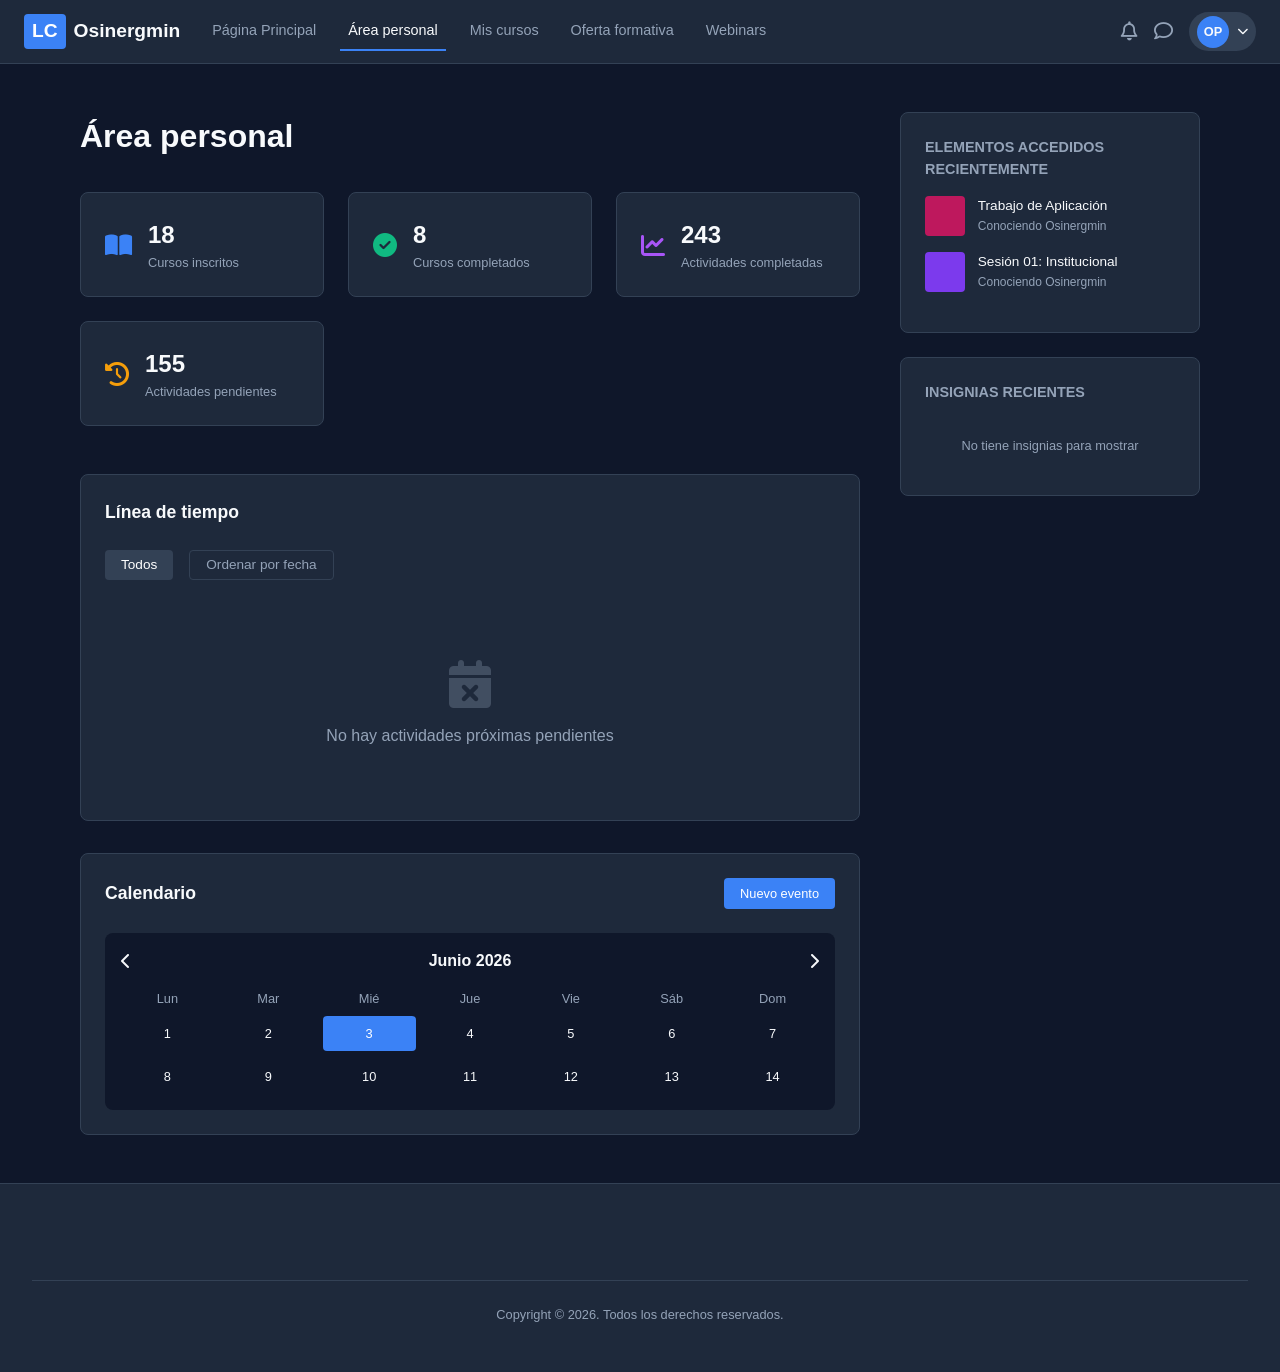
==== area-personal.html @ a52f553d "Initial commit - mockup gobdat" ====
<!DOCTYPE html>
<html lang="es">
<head>
    <meta charset="UTF-8">
    <meta name="viewport" content="width=device-width, initial-scale=1.0">
    <title>Área Personal - Osinergmin Mockup</title>
    <link rel="stylesheet" href="css/styles.css">
    <link rel="stylesheet" href="https://cdnjs.cloudflare.com/ajax/libs/font-awesome/6.4.0/css/all.min.css">
</head>
<body>
    <header class="header">
        <div class="header-left">
            <div class="logo">
                <span class="lc-box">LC</span>
                <span>Osinergmin</span>
            </div>
            <nav class="nav-menu">
                <a href="index.html" class="nav-item">Página Principal</a>
                <a href="area-personal.html" class="nav-item active">Área personal</a>
                <a href="mis-cursos.html" class="nav-item">Mis cursos</a>
                <a href="#" class="nav-item">Oferta formativa</a>
                <a href="#" class="nav-item">Webinars</a>
            </nav>
        </div>
        <div class="header-right">
            <i class="fa-regular fa-bell icon-btn"></i>
            <i class="fa-regular fa-comment icon-btn"></i>
            <div class="user-profile">
                <div class="avatar">OP</div>
                <i class="fa-solid fa-chevron-down" style="font-size: 0.7rem;"></i>
            </div>
        </div>
    </header>

    <div class="main-wrapper" style="display: block;">
        <main class="content-area" style="margin-left: 0; padding: 3rem 5rem; display: grid; grid-template-columns: 1fr 300px; gap: 2.5rem;">
            <div>
                <h1 style="font-size: 2rem; margin-bottom: 2rem;">Área personal</h1>
                
                <div style="display: grid; grid-template-columns: repeat(auto-fit, minmax(200px, 1fr)); gap: 1.5rem; margin-bottom: 3rem;">
                    <!-- Stat 1 -->
                    <div style="background-color: var(--bg-header); padding: 1.5rem; border-radius: 8px; border: 1px solid var(--border-color); display: flex; align-items: center; gap: 1rem;">
                        <i class="fa-solid fa-book-open" style="font-size: 1.5rem; color: var(--accent-blue);"></i>
                        <div>
                            <p style="font-size: 1.5rem; font-weight: bold;">18</p>
                            <p style="font-size: 0.8rem; color: var(--text-secondary);">Cursos inscritos</p>
                        </div>
                    </div>
                    <!-- Stat 2 -->
                    <div style="background-color: var(--bg-header); padding: 1.5rem; border-radius: 8px; border: 1px solid var(--border-color); display: flex; align-items: center; gap: 1rem;">
                        <i class="fa-solid fa-circle-check" style="font-size: 1.5rem; color: var(--accent-green);"></i>
                        <div>
                            <p style="font-size: 1.5rem; font-weight: bold;">8</p>
                            <p style="font-size: 0.8rem; color: var(--text-secondary);">Cursos completados</p>
                        </div>
                    </div>
                    <!-- Stat 3 -->
                    <div style="background-color: var(--bg-header); padding: 1.5rem; border-radius: 8px; border: 1px solid var(--border-color); display: flex; align-items: center; gap: 1rem;">
                        <i class="fa-solid fa-chart-line" style="font-size: 1.5rem; color: #a855f7;"></i>
                        <div>
                            <p style="font-size: 1.5rem; font-weight: bold;">243</p>
                            <p style="font-size: 0.8rem; color: var(--text-secondary);">Actividades completadas</p>
                        </div>
                    </div>
                    <!-- Stat 4 -->
                    <div style="background-color: var(--bg-header); padding: 1.5rem; border-radius: 8px; border: 1px solid var(--border-color); display: flex; align-items: center; gap: 1rem;">
                        <i class="fa-solid fa-clock-rotate-left" style="font-size: 1.5rem; color: #f59e0b;"></i>
                        <div>
                            <p style="font-size: 1.5rem; font-weight: bold;">155</p>
                            <p style="font-size: 0.8rem; color: var(--text-secondary);">Actividades pendientes</p>
                        </div>
                    </div>
                </div>

                <div style="background-color: var(--bg-header); padding: 1.5rem; border-radius: 8px; border: 1px solid var(--border-color); margin-bottom: 2rem;">
                    <h3 style="font-size: 1.1rem; margin-bottom: 1.5rem;">Línea de tiempo</h3>
                    <div style="display: flex; gap: 1rem; margin-bottom: 2rem;">
                        <button style="background: #334155; border: none; color: white; padding: 0.4rem 1rem; border-radius: 4px; font-size: 0.85rem; cursor: pointer;">Todos</button>
                        <button style="background: transparent; border: 1px solid var(--border-color); color: var(--text-secondary); padding: 0.4rem 1rem; border-radius: 4px; font-size: 0.85rem; cursor: pointer;">Ordenar por fecha</button>
                    </div>
                    <div style="text-align: center; padding: 3rem; color: var(--text-secondary);">
                        <i class="fa-solid fa-calendar-xmark" style="font-size: 3rem; margin-bottom: 1rem; opacity: 0.3;"></i>
                        <p>No hay actividades próximas pendientes</p>
                    </div>
                </div>

                <div style="background-color: var(--bg-header); padding: 1.5rem; border-radius: 8px; border: 1px solid var(--border-color);">
                    <div style="display: flex; justify-content: space-between; align-items: center; margin-bottom: 1.5rem;">
                        <h3 style="font-size: 1.1rem;">Calendario</h3>
                        <button class="btn-primary" style="font-size: 0.8rem;">Nuevo evento</button>
                    </div>
                    <!-- Simplified Calendar Mockup -->
                    <div style="background: var(--bg-main); border-radius: 8px; padding: 1rem;">
                        <div style="display: flex; justify-content: space-between; align-items: center; margin-bottom: 1rem;">
                            <i class="fa-solid fa-chevron-left"></i>
                            <span style="font-weight: bold;">Junio 2026</span>
                            <i class="fa-solid fa-chevron-right"></i>
                        </div>
                        <div style="display: grid; grid-template-columns: repeat(7, 1fr); gap: 0.5rem; text-align: center; font-size: 0.8rem;">
                            <div style="color: var(--text-secondary);">Lun</div>
                            <div style="color: var(--text-secondary);">Mar</div>
                            <div style="color: var(--text-secondary);">Mié</div>
                            <div style="color: var(--text-secondary);">Jue</div>
                            <div style="color: var(--text-secondary);">Vie</div>
                            <div style="color: var(--text-secondary);">Sáb</div>
                            <div style="color: var(--text-secondary);">Dom</div>
                            <!-- Days -->
                            <div style="padding: 0.5rem;">1</div><div style="padding: 0.5rem;">2</div><div style="padding: 0.5rem; background: var(--accent-blue); border-radius: 4px; color: white;">3</div><div style="padding: 0.5rem;">4</div><div style="padding: 0.5rem;">5</div><div style="padding: 0.5rem;">6</div><div style="padding: 0.5rem;">7</div>
                            <div style="padding: 0.5rem;">8</div><div style="padding: 0.5rem;">9</div><div style="padding: 0.5rem;">10</div><div style="padding: 0.5rem;">11</div><div style="padding: 0.5rem;">12</div><div style="padding: 0.5rem;">13</div><div style="padding: 0.5rem;">14</div>
                        </div>
                    </div>
                </div>
            </div>

            <aside>
                <div style="background-color: var(--bg-header); padding: 1.5rem; border-radius: 8px; border: 1px solid var(--border-color); margin-bottom: 1.5rem;">
                    <h4 style="font-size: 0.9rem; color: var(--text-secondary); margin-bottom: 1rem; text-transform: uppercase;">Elementos accedidos recientemente</h4>
                    <ul style="font-size: 0.85rem;">
                        <li style="margin-bottom: 1rem; display: flex; gap: 0.8rem;">
                            <div style="width: 40px; height: 40px; background: #be185d; border-radius: 4px; flex-shrink: 0;"></div>
                            <div>
                                <p style="font-weight: 500;">Trabajo de Aplicación</p>
                                <p style="font-size: 0.75rem; color: var(--text-secondary);">Conociendo Osinergmin</p>
                            </div>
                        </li>
                        <li style="margin-bottom: 1rem; display: flex; gap: 0.8rem;">
                            <div style="width: 40px; height: 40px; background: #7c3aed; border-radius: 4px; flex-shrink: 0;"></div>
                            <div>
                                <p style="font-weight: 500;">Sesión 01: Institucional</p>
                                <p style="font-size: 0.75rem; color: var(--text-secondary);">Conociendo Osinergmin</p>
                            </div>
                        </li>
                    </ul>
                </div>

                <div style="background-color: var(--bg-header); padding: 1.5rem; border-radius: 8px; border: 1px solid var(--border-color);">
                    <h4 style="font-size: 0.9rem; color: var(--text-secondary); margin-bottom: 1rem; text-transform: uppercase;">Insignias recientes</h4>
                    <div style="text-align: center; color: var(--text-secondary); font-size: 0.8rem; padding: 1rem;">
                        No tiene insignias para mostrar
                    </div>
                </div>
            </aside>
        </main>
    </div>

    <footer class="footer">
        <div class="footer-bottom">
            Copyright © 2026. Todos los derechos reservados.
        </div>
    </footer>

    <script src="js/script.js"></script>
</body>
</html>
---- css/styles.css ----
:root {
    --bg-main: #0f172a;
    --bg-header: #1e293b;
    --bg-sidebar: #1e293b;
    --text-primary: #f8fafc;
    --text-secondary: #94a3b8;
    --accent-blue: #3b82f6;
    --accent-green: #10b981;
    --border-color: #334155;
    --header-height: 64px;
    --sidebar-width: 280px;
}

* {
    margin: 0;
    padding: 0;
    box-sizing: border-box;
}

body {
    font-family: 'Segoe UI', Tahoma, Geneva, Verdana, sans-serif;
    background-color: var(--bg-main);
    color: var(--text-primary);
    line-height: 1.5;
    overflow-x: hidden;
}

a {
    text-decoration: none;
    color: inherit;
}

ul {
    list-style: none;
}

/* Header */
.header {
    height: var(--header-height);
    background-color: var(--bg-header);
    display: flex;
    align-items: center;
    justify-content: space-between;
    padding: 0 1.5rem;
    position: fixed;
    top: 0;
    left: 0;
    width: 100%;
    z-index: 1000;
    border-bottom: 1px solid var(--border-color);
}

.header-left {
    display: flex;
    align-items: center;
    gap: 1.5rem;
}

.logo {
    display: flex;
    align-items: center;
    gap: 0.5rem;
    font-weight: bold;
    font-size: 1.2rem;
}

.logo .lc-box {
    background-color: var(--accent-blue);
    color: white;
    padding: 0.2rem 0.5rem;
    border-radius: 4px;
}

.nav-menu {
    display: flex;
    gap: 1rem;
}

.nav-item {
    color: var(--text-secondary);
    font-size: 0.9rem;
    padding: 0.5rem;
    transition: color 0.3s;
    white-space: nowrap;
}

.nav-item:hover, .nav-item.active {
    color: var(--text-primary);
    border-bottom: 2px solid var(--accent-blue);
}

.header-right {
    display: flex;
    align-items: center;
    gap: 1rem;
}

.icon-btn {
    color: var(--text-secondary);
    cursor: pointer;
    font-size: 1.2rem;
}

.user-profile {
    display: flex;
    align-items: center;
    gap: 0.5rem;
    background-color: #334155;
    padding: 0.2rem 0.5rem;
    border-radius: 20px;
}

.avatar {
    width: 32px;
    height: 32px;
    background-color: var(--accent-blue);
    border-radius: 50%;
    display: flex;
    align-items: center;
    justify-content: center;
    font-weight: bold;
    font-size: 0.8rem;
}

/* Main Layout */
.main-wrapper {
    display: flex;
    margin-top: var(--header-height);
    min-height: calc(100vh - var(--header-height));
}

/* Sidebar */
.sidebar {
    width: var(--sidebar-width);
    background-color: var(--bg-sidebar);
    border-right: 1px solid var(--border-color);
    padding: 1rem;
    position: fixed;
    height: calc(100vh - var(--header-height));
    overflow-y: auto;
}

.content-area {
    flex: 1;
    margin-left: var(--sidebar-width);
    padding: 2rem;
    background-color: var(--bg-main);
}

/* Footer */
.footer {
    background-color: var(--bg-header);
    padding: 3rem 2rem;
    border-top: 1px solid var(--border-color);
    margin-top: auto;
}

.footer-content {
    max-width: 1200px;
    margin: 0 auto;
    display: grid;
    grid-template-columns: repeat(auto-fit, minmax(200px, 1fr));
    gap: 2rem;
}

.footer-section h4 {
    margin-bottom: 1rem;
    font-size: 1rem;
}

.footer-section ul li {
    margin-bottom: 0.5rem;
    color: var(--text-secondary);
    font-size: 0.9rem;
}

.footer-bottom {
    text-align: center;
    margin-top: 3rem;
    padding-top: 1.5rem;
    border-top: 1px solid var(--border-color);
    font-size: 0.8rem;
    color: var(--text-secondary);
}

/* Utils */
.btn-primary {
    background-color: var(--accent-blue);
    color: white;
    padding: 0.5rem 1rem;
    border-radius: 4px;
    border: none;
    cursor: pointer;
    font-weight: 500;
}

.progress-bar {
    width: 100%;
    height: 8px;
    background-color: #334155;
    border-radius: 4px;
    overflow: hidden;
}

.progress-fill {
    height: 100%;
    background-color: var(--accent-green);
}
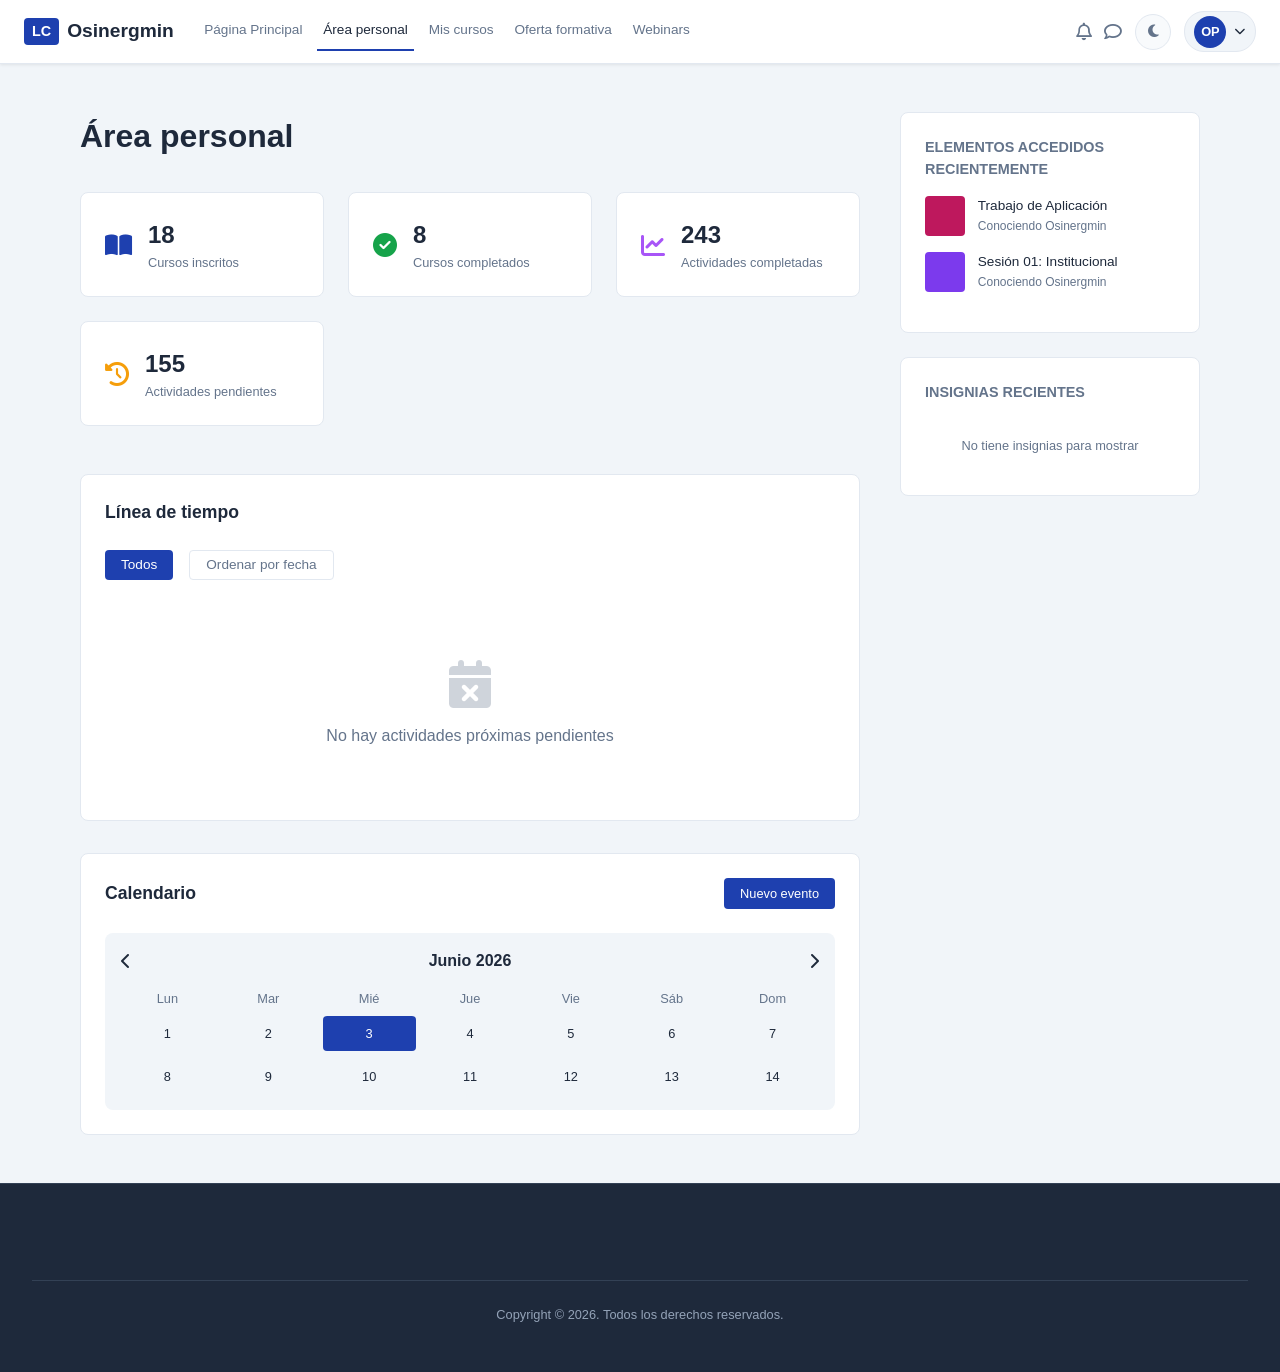
==== commit 5da471a0: "Actualizacion de roles y otros componentes del mockup" ====
--- a/area-personal.html
+++ b/area-personal.html
@@ -4,8 +4,10 @@
     <meta charset="UTF-8">
     <meta name="viewport" content="width=device-width, initial-scale=1.0">
     <title>Área Personal - Osinergmin Mockup</title>
+    <link rel="stylesheet" href="css/theme.css">
     <link rel="stylesheet" href="css/styles.css">
     <link rel="stylesheet" href="https://cdnjs.cloudflare.com/ajax/libs/font-awesome/6.4.0/css/all.min.css">
+    <script src="js/theme.js"></script>
 </head>
 <body>
     <header class="header">
@@ -25,6 +27,7 @@
         <div class="header-right">
             <i class="fa-regular fa-bell icon-btn"></i>
             <i class="fa-regular fa-comment icon-btn"></i>
+            <button id="theme-toggle" class="theme-toggle-btn" onclick="toggleTheme()"><i class="fa-solid fa-moon"></i></button>
             <div class="user-profile">
                 <div class="avatar">OP</div>
                 <i class="fa-solid fa-chevron-down" style="font-size: 0.7rem;"></i>
@@ -39,7 +42,7 @@
                 
                 <div style="display: grid; grid-template-columns: repeat(auto-fit, minmax(200px, 1fr)); gap: 1.5rem; margin-bottom: 3rem;">
                     <!-- Stat 1 -->
-                    <div style="background-color: var(--bg-header); padding: 1.5rem; border-radius: 8px; border: 1px solid var(--border-color); display: flex; align-items: center; gap: 1rem;">
+                    <div style="background-color: var(--bg-card); padding: 1.5rem; border-radius: 8px; border: 1px solid var(--border-color); display: flex; align-items: center; gap: 1rem;">
                         <i class="fa-solid fa-book-open" style="font-size: 1.5rem; color: var(--accent-blue);"></i>
                         <div>
                             <p style="font-size: 1.5rem; font-weight: bold;">18</p>
@@ -47,7 +50,7 @@
                         </div>
                     </div>
                     <!-- Stat 2 -->
-                    <div style="background-color: var(--bg-header); padding: 1.5rem; border-radius: 8px; border: 1px solid var(--border-color); display: flex; align-items: center; gap: 1rem;">
+                    <div style="background-color: var(--bg-card); padding: 1.5rem; border-radius: 8px; border: 1px solid var(--border-color); display: flex; align-items: center; gap: 1rem;">
                         <i class="fa-solid fa-circle-check" style="font-size: 1.5rem; color: var(--accent-green);"></i>
                         <div>
                             <p style="font-size: 1.5rem; font-weight: bold;">8</p>
@@ -55,7 +58,7 @@
                         </div>
                     </div>
                     <!-- Stat 3 -->
-                    <div style="background-color: var(--bg-header); padding: 1.5rem; border-radius: 8px; border: 1px solid var(--border-color); display: flex; align-items: center; gap: 1rem;">
+                    <div style="background-color: var(--bg-card); padding: 1.5rem; border-radius: 8px; border: 1px solid var(--border-color); display: flex; align-items: center; gap: 1rem;">
                         <i class="fa-solid fa-chart-line" style="font-size: 1.5rem; color: #a855f7;"></i>
                         <div>
                             <p style="font-size: 1.5rem; font-weight: bold;">243</p>
@@ -63,7 +66,7 @@
                         </div>
                     </div>
                     <!-- Stat 4 -->
-                    <div style="background-color: var(--bg-header); padding: 1.5rem; border-radius: 8px; border: 1px solid var(--border-color); display: flex; align-items: center; gap: 1rem;">
+                    <div style="background-color: var(--bg-card); padding: 1.5rem; border-radius: 8px; border: 1px solid var(--border-color); display: flex; align-items: center; gap: 1rem;">
                         <i class="fa-solid fa-clock-rotate-left" style="font-size: 1.5rem; color: #f59e0b;"></i>
                         <div>
                             <p style="font-size: 1.5rem; font-weight: bold;">155</p>
@@ -72,10 +75,10 @@
                     </div>
                 </div>
 
-                <div style="background-color: var(--bg-header); padding: 1.5rem; border-radius: 8px; border: 1px solid var(--border-color); margin-bottom: 2rem;">
+                <div style="background-color: var(--bg-card); padding: 1.5rem; border-radius: 8px; border: 1px solid var(--border-color); margin-bottom: 2rem;">
                     <h3 style="font-size: 1.1rem; margin-bottom: 1.5rem;">Línea de tiempo</h3>
                     <div style="display: flex; gap: 1rem; margin-bottom: 2rem;">
-                        <button style="background: #334155; border: none; color: white; padding: 0.4rem 1rem; border-radius: 4px; font-size: 0.85rem; cursor: pointer;">Todos</button>
+                        <button style="background: var(--accent-blue); color: white; border: none; padding: 0.4rem 1rem; border-radius: 4px; font-size: 0.85rem; cursor: pointer;">Todos</button>
                         <button style="background: transparent; border: 1px solid var(--border-color); color: var(--text-secondary); padding: 0.4rem 1rem; border-radius: 4px; font-size: 0.85rem; cursor: pointer;">Ordenar por fecha</button>
                     </div>
                     <div style="text-align: center; padding: 3rem; color: var(--text-secondary);">
@@ -84,7 +87,7 @@
                     </div>
                 </div>
 
-                <div style="background-color: var(--bg-header); padding: 1.5rem; border-radius: 8px; border: 1px solid var(--border-color);">
+                <div style="background-color: var(--bg-card); padding: 1.5rem; border-radius: 8px; border: 1px solid var(--border-color);">
                     <div style="display: flex; justify-content: space-between; align-items: center; margin-bottom: 1.5rem;">
                         <h3 style="font-size: 1.1rem;">Calendario</h3>
                         <button class="btn-primary" style="font-size: 0.8rem;">Nuevo evento</button>
@@ -113,7 +116,7 @@
             </div>
 
             <aside>
-                <div style="background-color: var(--bg-header); padding: 1.5rem; border-radius: 8px; border: 1px solid var(--border-color); margin-bottom: 1.5rem;">
+                <div style="background-color: var(--bg-card); padding: 1.5rem; border-radius: 8px; border: 1px solid var(--border-color); margin-bottom: 1.5rem;">
                     <h4 style="font-size: 0.9rem; color: var(--text-secondary); margin-bottom: 1rem; text-transform: uppercase;">Elementos accedidos recientemente</h4>
                     <ul style="font-size: 0.85rem;">
                         <li style="margin-bottom: 1rem; display: flex; gap: 0.8rem;">
@@ -133,7 +136,7 @@
                     </ul>
                 </div>
 
-                <div style="background-color: var(--bg-header); padding: 1.5rem; border-radius: 8px; border: 1px solid var(--border-color);">
+                <div style="background-color: var(--bg-card); padding: 1.5rem; border-radius: 8px; border: 1px solid var(--border-color);">
                     <h4 style="font-size: 0.9rem; color: var(--text-secondary); margin-bottom: 1rem; text-transform: uppercase;">Insignias recientes</h4>
                     <div style="text-align: center; color: var(--text-secondary); font-size: 0.8rem; padding: 1rem;">
                         No tiene insignias para mostrar
--- a/css/theme.css
+++ b/css/theme.css
@@ -0,0 +1,158 @@
+/* ════════════════════════════════════════════════════════════
+   OSINERGMIN DESIGN SYSTEM — THEME VARIABLES
+   Orden de carga: este archivo PRIMERO, luego styles.css
+   ════════════════════════════════════════════════════════════ */
+
+/* ── LIGHT MODE (default) ── */
+:root {
+    /* Fondos */
+    --bg-main:        #f1f5f9;
+    --bg-header:      #ffffff;
+    --bg-sidebar:     #ffffff;
+    --bg-card:        #ffffff;
+    --bg-elevated:    #f8fafc;
+    --bg-input:       #f8fafc;
+    --bg-subtle:      rgba(0, 0, 0, 0.03);
+    --bg-user-pill:   #f1f5f9;
+
+    /* Texto */
+    --text-primary:   #1e293b;
+    --text-secondary: #64748b;
+    --text-muted:     #94a3b8;
+    --text-body:      #374151;
+    --text-invert:    #ffffff;
+
+    /* Acento */
+    --accent-blue:        #1e40af;
+    --accent-blue-hover:  #1d4ed8;
+    --accent-blue-subtle: #dbeafe;
+    --accent-green:       #16a34a;
+    --accent-green-subtle:#dcfce7;
+
+    /* Bordes y sombras */
+    --border-color:   #e2e8f0;
+    --border-focus:   #93c5fd;
+    --shadow-sm:      0 1px 3px rgba(0,0,0,0.08);
+    --shadow-md:      0 4px 16px rgba(0,0,0,0.10);
+    --shadow-lg:      0 8px 32px rgba(0,0,0,0.12);
+
+    /* Progress */
+    --progress-bg:    #e2e8f0;
+    --progress-fill:  #22c55e;
+
+    /* Nav / Header */
+    --nav-item-color:  #64748b;
+    --nav-item-active: #1e293b;
+    --icon-color:      #64748b;
+    --logo-text:       #1e293b;
+    --header-border:   #e2e8f0;
+
+    /* Footer */
+    --footer-bg:       #1e293b;
+    --footer-text:     #94a3b8;
+    --footer-border:   #334155;
+
+    /* Badges / Pills (siempre oscuros en ambos modos) */
+    --badge-dark-bg:  #1e3a8a;
+    --badge-dark-txt: #ffffff;
+
+    /* Layout */
+    --header-height:  64px;
+    --sidebar-width:  280px;
+
+    /* Transición global */
+    --transition: 0.22s ease;
+}
+
+/* ── DARK MODE ── */
+[data-theme="dark"] {
+    /* Fondos */
+    --bg-main:        #0f172a;
+    --bg-header:      #1e293b;
+    --bg-sidebar:     #1e293b;
+    --bg-card:        #1e293b;
+    --bg-elevated:    #263347;
+    --bg-input:       #0f172a;
+    --bg-subtle:      rgba(255, 255, 255, 0.03);
+    --bg-user-pill:   #334155;
+
+    /* Texto */
+    --text-primary:   #f8fafc;
+    --text-secondary: #94a3b8;
+    --text-muted:     #64748b;
+    --text-body:      #cbd5e1;
+    --text-invert:    #1e293b;
+
+    /* Acento */
+    --accent-blue:        #3b82f6;
+    --accent-blue-hover:  #60a5fa;
+    --accent-blue-subtle: rgba(59, 130, 246, 0.15);
+    --accent-green:       #10b981;
+    --accent-green-subtle:rgba(16, 185, 129, 0.15);
+
+    /* Bordes y sombras */
+    --border-color:   #334155;
+    --border-focus:   #3b82f6;
+    --shadow-sm:      0 1px 3px rgba(0,0,0,0.3);
+    --shadow-md:      0 4px 16px rgba(0,0,0,0.4);
+    --shadow-lg:      0 8px 32px rgba(0,0,0,0.5);
+
+    /* Progress */
+    --progress-bg:    #334155;
+    --progress-fill:  #10b981;
+
+    /* Nav / Header */
+    --nav-item-color:  #94a3b8;
+    --nav-item-active: #f8fafc;
+    --icon-color:      #94a3b8;
+    --logo-text:       #f8fafc;
+    --header-border:   #334155;
+
+    /* Footer (igual en ambos modos) */
+    --footer-bg:       #0d1829;
+    --footer-text:     #94a3b8;
+    --footer-border:   #1e293b;
+
+    /* Badges (igual en ambos modos) */
+    --badge-dark-bg:  #1e3a8a;
+    --badge-dark-txt: #ffffff;
+}
+
+/* ── Transición suave al cambiar tema ── */
+*,
+*::before,
+*::after {
+    transition:
+        background-color var(--transition),
+        border-color    var(--transition),
+        color           var(--transition),
+        box-shadow      var(--transition);
+}
+
+/* Excluir transición en elementos que no deben animarse */
+img, video, svg, canvas,
+.fa-solid, .fa-regular, .fa-brands {
+    transition: none;
+}
+
+/* ── Toggle button ── */
+.theme-toggle-btn {
+    background: var(--bg-elevated);
+    border: 1px solid var(--border-color);
+    color: var(--icon-color);
+    width: 36px;
+    height: 36px;
+    border-radius: 50%;
+    cursor: pointer;
+    display: flex;
+    align-items: center;
+    justify-content: center;
+    font-size: 0.9rem;
+    flex-shrink: 0;
+    transition: background var(--transition), color var(--transition), transform 0.2s;
+}
+.theme-toggle-btn:hover {
+    background: var(--accent-blue-subtle);
+    color: var(--accent-blue);
+    transform: rotate(15deg);
+}
--- a/css/styles.css
+++ b/css/styles.css
@@ -1,15 +1,7 @@
-:root {
-    --bg-main: #0f172a;
-    --bg-header: #1e293b;
-    --bg-sidebar: #1e293b;
-    --text-primary: #f8fafc;
-    --text-secondary: #94a3b8;
-    --accent-blue: #3b82f6;
-    --accent-green: #10b981;
-    --border-color: #334155;
-    --header-height: 64px;
-    --sidebar-width: 280px;
-}
+/* ════════════════════════════════════════════════════════════
+   styles.css — Componentes globales
+   Requiere: theme.css cargado primero
+   ════════════════════════════════════════════════════════════ */
 
 * {
     margin: 0;
@@ -18,7 +10,7 @@
 }
 
 body {
-    font-family: 'Segoe UI', Tahoma, Geneva, Verdana, sans-serif;
+    font-family: 'Inter', 'Segoe UI', Tahoma, Geneva, Verdana, sans-serif;
     background-color: var(--bg-main);
     color: var(--text-primary);
     line-height: 1.5;
@@ -34,7 +26,7 @@
     list-style: none;
 }
 
-/* Header */
+/* ── Header ── */
 .header {
     height: var(--header-height);
     background-color: var(--bg-header);
@@ -47,7 +39,8 @@
     left: 0;
     width: 100%;
     z-index: 1000;
-    border-bottom: 1px solid var(--border-color);
+    border-bottom: 1px solid var(--header-border);
+    box-shadow: var(--shadow-sm);
 }
 
 .header-left {
@@ -62,52 +55,59 @@
     gap: 0.5rem;
     font-weight: bold;
     font-size: 1.2rem;
+    color: var(--logo-text);
 }
 
 .logo .lc-box {
     background-color: var(--accent-blue);
-    color: white;
+    color: #ffffff;
     padding: 0.2rem 0.5rem;
     border-radius: 4px;
+    font-size: 0.9rem;
 }
 
 .nav-menu {
     display: flex;
-    gap: 1rem;
+    gap: 0.5rem;
 }
 
 .nav-item {
-    color: var(--text-secondary);
-    font-size: 0.9rem;
-    padding: 0.5rem;
-    transition: color 0.3s;
+    color: var(--nav-item-color);
+    font-size: 0.85rem;
+    padding: 0.5rem 0.4rem;
     white-space: nowrap;
 }
 
-.nav-item:hover, .nav-item.active {
+.nav-item:hover,
+.nav-item.active {
+    color: var(--nav-item-active);
+    border-bottom: 2px solid var(--accent-blue);
+}
+
+.header-right {
+    display: flex;
+    align-items: center;
+    gap: 0.8rem;
+}
+
+.icon-btn {
+    color: var(--icon-color);
+    cursor: pointer;
+    font-size: 1.1rem;
+}
+.icon-btn:hover {
+    color: var(--accent-blue);
+}
+
+.user-profile {
+    display: flex;
+    align-items: center;
+    gap: 0.5rem;
+    background-color: var(--bg-user-pill);
+    border: 1px solid var(--border-color);
+    padding: 0.2rem 0.6rem;
+    border-radius: 20px;
     color: var(--text-primary);
-    border-bottom: 2px solid var(--accent-blue);
-}
-
-.header-right {
-    display: flex;
-    align-items: center;
-    gap: 1rem;
-}
-
-.icon-btn {
-    color: var(--text-secondary);
-    cursor: pointer;
-    font-size: 1.2rem;
-}
-
-.user-profile {
-    display: flex;
-    align-items: center;
-    gap: 0.5rem;
-    background-color: #334155;
-    padding: 0.2rem 0.5rem;
-    border-radius: 20px;
 }
 
 .avatar {
@@ -120,16 +120,17 @@
     justify-content: center;
     font-weight: bold;
     font-size: 0.8rem;
-}
-
-/* Main Layout */
+    color: #ffffff;
+}
+
+/* ── Main Layout ── */
 .main-wrapper {
     display: flex;
     margin-top: var(--header-height);
     min-height: calc(100vh - var(--header-height));
 }
 
-/* Sidebar */
+/* ── Sidebar ── */
 .sidebar {
     width: var(--sidebar-width);
     background-color: var(--bg-sidebar);
@@ -138,6 +139,7 @@
     position: fixed;
     height: calc(100vh - var(--header-height));
     overflow-y: auto;
+    box-shadow: var(--shadow-sm);
 }
 
 .content-area {
@@ -147,11 +149,11 @@
     background-color: var(--bg-main);
 }
 
-/* Footer */
+/* ── Footer ── */
 .footer {
-    background-color: var(--bg-header);
+    background-color: var(--footer-bg);
     padding: 3rem 2rem;
-    border-top: 1px solid var(--border-color);
+    border-top: 1px solid var(--footer-border);
     margin-top: auto;
 }
 
@@ -166,11 +168,12 @@
 .footer-section h4 {
     margin-bottom: 1rem;
     font-size: 1rem;
+    color: var(--text-invert);
 }
 
 .footer-section ul li {
     margin-bottom: 0.5rem;
-    color: var(--text-secondary);
+    color: var(--footer-text);
     font-size: 0.9rem;
 }
 
@@ -178,31 +181,36 @@
     text-align: center;
     margin-top: 3rem;
     padding-top: 1.5rem;
-    border-top: 1px solid var(--border-color);
+    border-top: 1px solid var(--footer-border);
     font-size: 0.8rem;
-    color: var(--text-secondary);
-}
-
-/* Utils */
+    color: var(--footer-text);
+}
+
+/* ── Utilities ── */
 .btn-primary {
     background-color: var(--accent-blue);
-    color: white;
+    color: #ffffff;
     padding: 0.5rem 1rem;
     border-radius: 4px;
     border: none;
     cursor: pointer;
     font-weight: 500;
+    transition: background var(--transition);
+}
+.btn-primary:hover {
+    background-color: var(--accent-blue-hover);
 }
 
 .progress-bar {
     width: 100%;
     height: 8px;
-    background-color: #334155;
+    background-color: var(--progress-bg);
     border-radius: 4px;
     overflow: hidden;
 }
 
 .progress-fill {
     height: 100%;
-    background-color: var(--accent-green);
-}
+    background-color: var(--progress-fill);
+    border-radius: 4px;
+}
